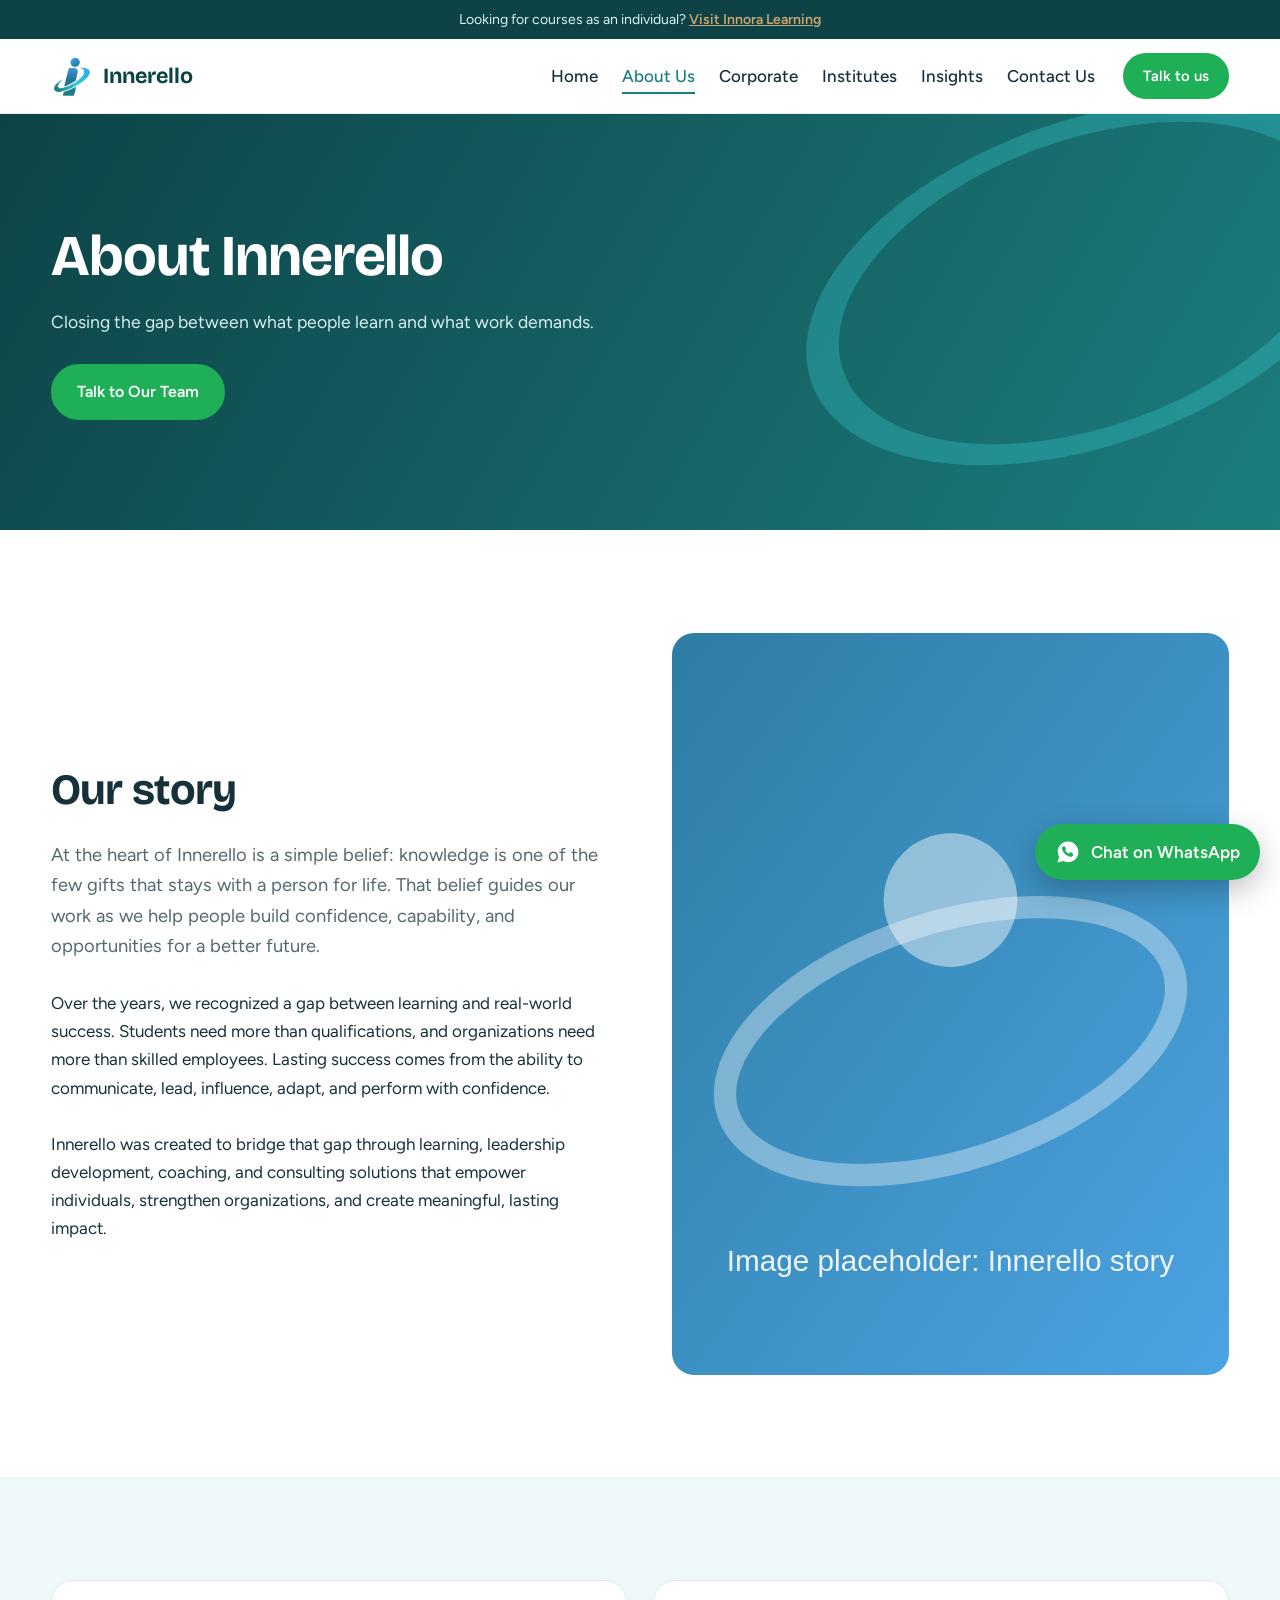
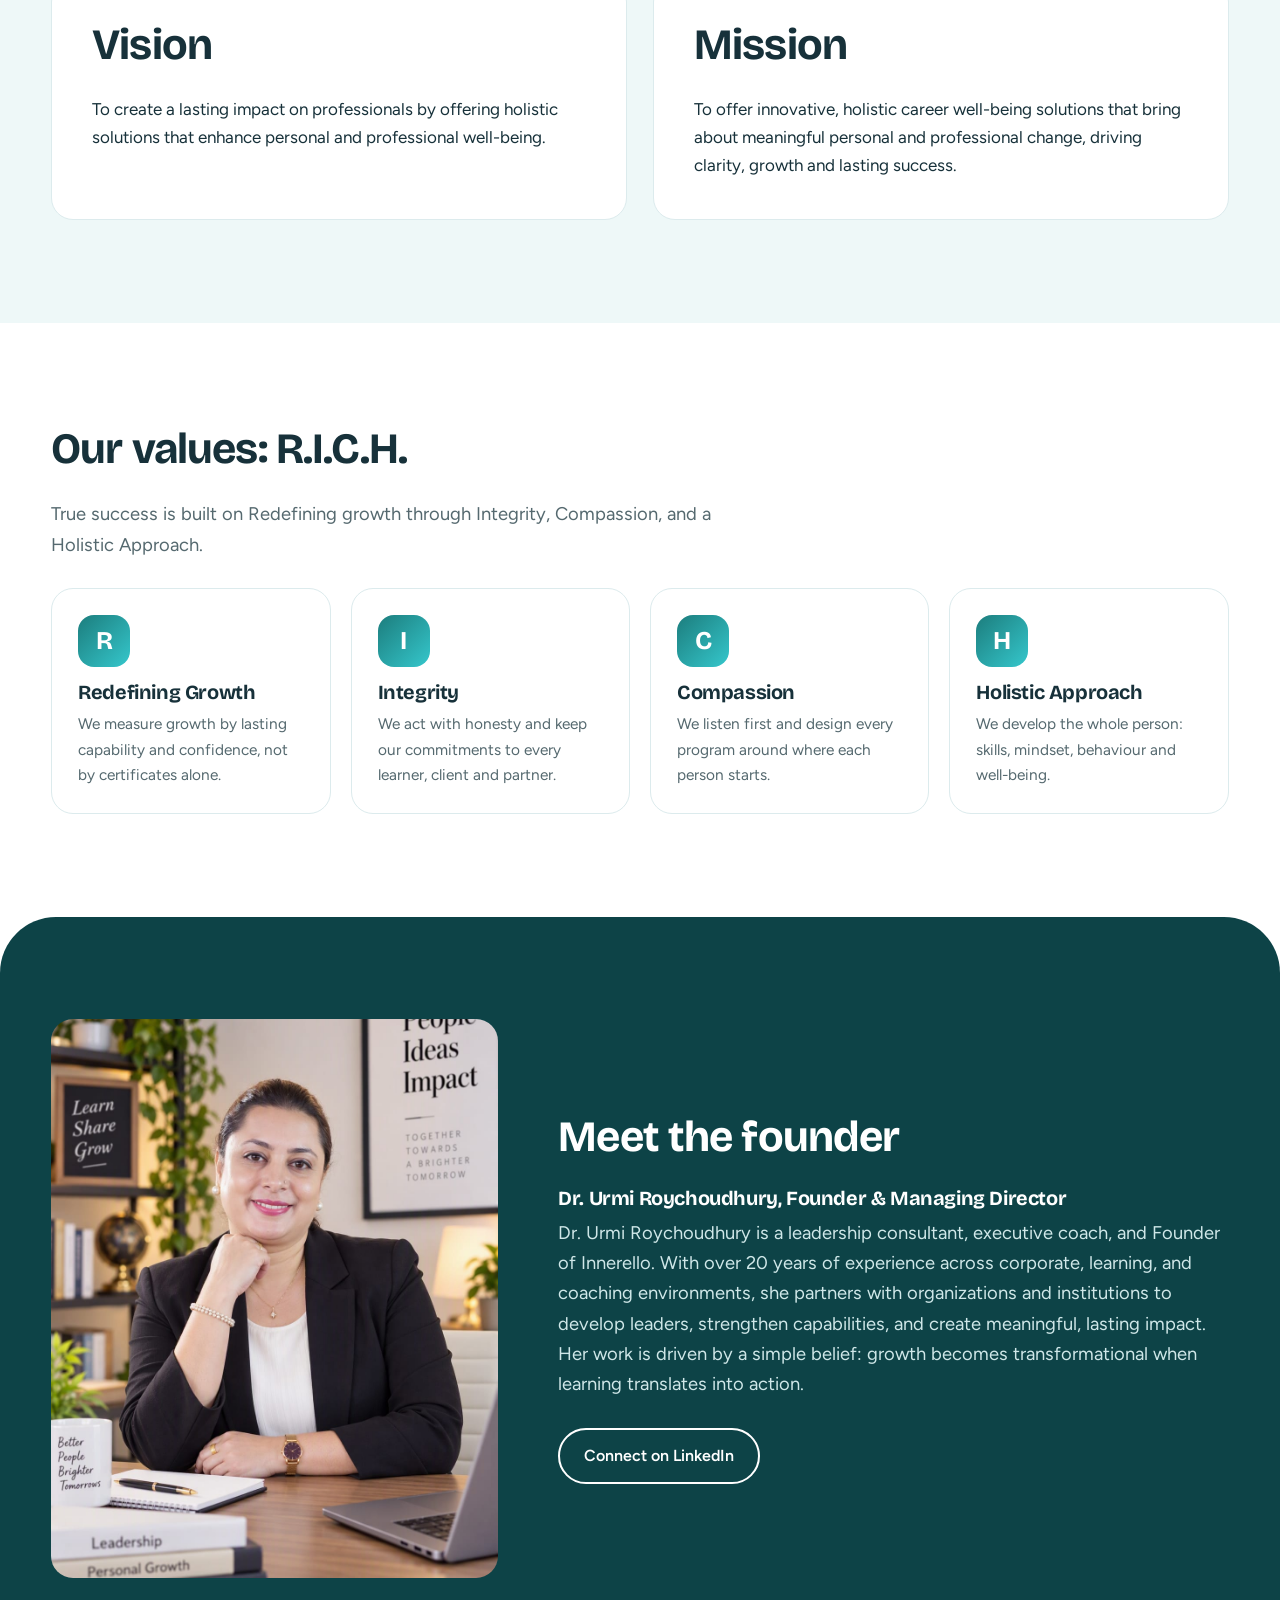
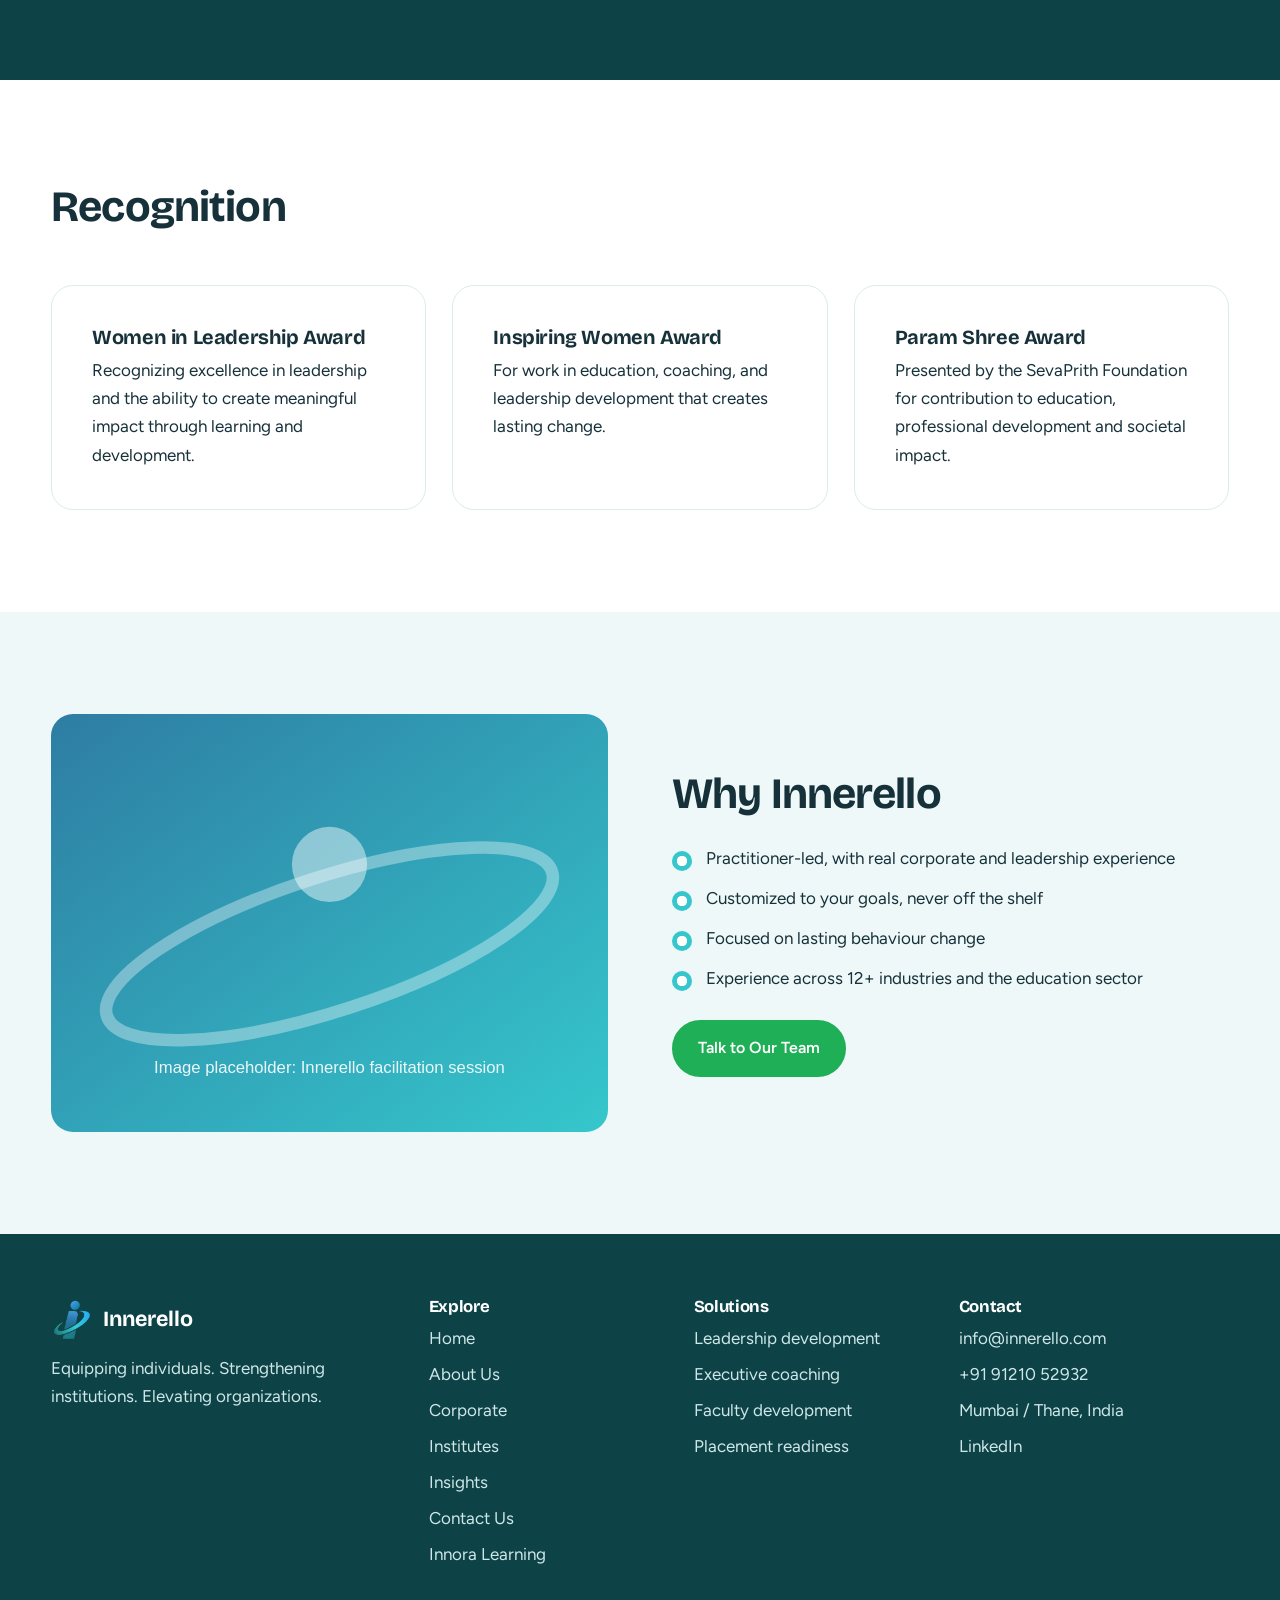
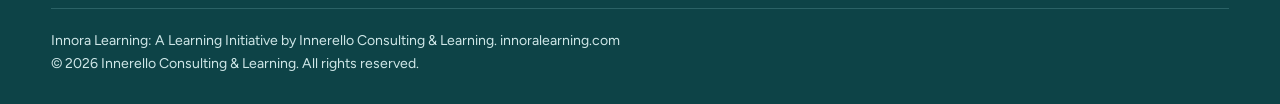
==== about.html @ 99c13f05 "Add Innerello multi-page website" ====
<!doctype html><html lang="en"><head><meta charset="utf-8"><meta name="viewport" content="width=device-width,initial-scale=1"><title>About Innerello | Leadership Consulting &amp; Learning Partner</title><meta name="description" content="Meet Innerello Consulting &amp; Learning and founder Dr. Urmi Roychoudhury, with 20+ years of experience building leaders and job-ready talent across India."><link rel="icon" href="assets/img/logo.png"><link rel="preconnect" href="https://fonts.googleapis.com"><link rel="preconnect" href="https://fonts.gstatic.com" crossorigin><link href="https://fonts.googleapis.com/css2?family=Bricolage+Grotesque:wght@500;700&family=Figtree:wght@400;500;600&display=swap" rel="stylesheet"><link rel="stylesheet" href="css/main.css"></head><body>
<div class="top">Looking for courses as an individual? <a href="innora.html">Visit Innora Learning</a></div>
<header><div class="wrap nav"><a class="brand" href="index.html"><img src="assets/img/logo.png" alt="">Innerello</a><button class="burger" aria-label="Menu" aria-expanded="false">Menu</button><ul><li><a href="index.html">Home</a></li><li><a href="about.html" class=on>About Us</a></li><li><a href="corporate.html">Corporate</a></li><li><a href="institutes.html">Institutes</a></li><li><a href="insights.html">Insights</a></li><li><a href="contact.html">Contact Us</a></li></ul><a class="btn wa sm" href="https://wa.me/919121052932?text=Hi%20Innerello%2C%20I%20would%20like%20to%20talk%20to%20your%20team." target="_blank" rel="noopener">Talk to us</a></div></header>
<main><div class="pg"><div class="wrap"><h1>About Innerello</h1><p>Closing the gap between what people learn and what work demands.</p><a class="btn wa" href="https://wa.me/919121052932?text=Hi%20Innerello%2C%20I%20would%20like%20to%20talk%20to%20your%20team." target="_blank" rel="noopener">Talk to Our Team</a></div></div>
<section><div class="wrap split"><div><h2>Our story</h2><p class="lead">At the heart of Innerello is a simple belief: knowledge is one of the few gifts that stays with a person for life. That belief guides our work as we help people build confidence, capability, and opportunities for a better future.</p><br><p>Over the years, we recognized a gap between learning and real-world success. Students need more than qualifications, and organizations need more than skilled employees. Lasting success comes from the ability to communicate, lead, influence, adapt, and perform with confidence.</p><br><p>Innerello was created to bridge that gap through learning, leadership development, coaching, and consulting solutions that empower individuals, strengthen organizations, and create meaningful, lasting impact.</p></div><div><img src="assets/img/about-story.svg" alt="Innerello story" loading="lazy"></div></div></section>
<section class="mint"><div class="wrap g g2"><div class="panel"><h2>Vision</h2><p>To create a lasting impact on professionals by offering holistic solutions that enhance personal and professional well-being.</p></div><div class="panel"><h2>Mission</h2><p>To offer innovative, holistic career well-being solutions that bring about meaningful personal and professional change, driving clarity, growth and lasting success.</p></div></div></section>
<section><div class="wrap"><h2>Our values: R.I.C.H.</h2><p class="lead">True success is built on Redefining growth through Integrity, Compassion, and a Holistic Approach.</p><br><div class="rich"><div><b>R</b><h3>Redefining Growth</h3><p>We measure growth by lasting capability and confidence, not by certificates alone.</p></div><div><b>I</b><h3>Integrity</h3><p>We act with honesty and keep our commitments to every learner, client and partner.</p></div><div><b>C</b><h3>Compassion</h3><p>We listen first and design every program around where each person starts.</p></div><div><b>H</b><h3>Holistic Approach</h3><p>We develop the whole person: skills, mindset, behaviour and well-being.</p></div></div></div></section>
<section class="dark"><div class="wrap founder"><img src="assets/img/founder.jpeg" alt="Dr. Urmi Roychoudhury"><div><h2>Meet the founder</h2><h3>Dr. Urmi Roychoudhury, Founder &amp; Managing Director</h3><p class="lead">Dr. Urmi Roychoudhury is a leadership consultant, executive coach, and Founder of Innerello. With over 20 years of experience across corporate, learning, and coaching environments, she partners with organizations and institutions to develop leaders, strengthen capabilities, and create meaningful, lasting impact. Her work is driven by a simple belief: growth becomes transformational when learning translates into action.</p><br><a class="btn o" target="_blank" rel="noopener" href="https://linkedin.com/in/urmiroychoudhury">Connect on LinkedIn</a></div></div></section>
<section><div class="wrap"><h2>Recognition</h2><br><div class="g g3"><div class="panel"><h3>Women in Leadership Award</h3><p>Recognizing excellence in leadership and the ability to create meaningful impact through learning and development.</p></div><div class="panel"><h3>Inspiring Women Award</h3><p>For work in education, coaching, and leadership development that creates lasting change.</p></div><div class="panel"><h3>Param Shree Award</h3><p>Presented by the SevaPrith Foundation for contribution to education, professional development and societal impact.</p></div></div></div></section>
<section class="mint"><div class="wrap split rev"><div><h2>Why Innerello</h2><ul class="ticks"><li>Practitioner-led, with real corporate and leadership experience</li><li>Customized to your goals, never off the shelf</li><li>Focused on lasting behaviour change</li><li>Experience across 12+ industries and the education sector</li></ul><a class="btn wa" href="https://wa.me/919121052932?text=Hi%20Innerello%2C%20I%20would%20like%20to%20talk%20to%20your%20team." target="_blank" rel="noopener">Talk to Our Team</a></div><div><img src="assets/img/about-why.svg" alt="Innerello facilitation session" loading="lazy"></div></div></section></main>
<footer><div class="wrap"><div><div><a class="brand" style="color:#fff" href="index.html"><img src="assets/img/logo.png" alt="">Innerello</a><p style="margin-top:14px">Equipping individuals. Strengthening institutions. Elevating organizations.</p></div>
<div><h3>Explore</h3><ul><li><a href="index.html">Home</a></li><li><a href="about.html" class=on>About Us</a></li><li><a href="corporate.html">Corporate</a></li><li><a href="institutes.html">Institutes</a></li><li><a href="insights.html">Insights</a></li><li><a href="contact.html">Contact Us</a></li><li><a href="innora.html">Innora Learning</a></li></ul></div>
<div><h3>Solutions</h3><ul><li><a href="corporate.html">Leadership development</a></li><li><a href="corporate.html">Executive coaching</a></li><li><a href="institutes.html">Faculty development</a></li><li><a href="institutes.html">Placement readiness</a></li></ul></div>
<div><h3>Contact</h3><ul><li><a href="mailto:info@innerello.com">info@innerello.com</a></li><li><a href="tel:+919121052932">+91 91210 52932</a></li><li>Mumbai / Thane, India</li><li><a href="https://linkedin.com/in/urmiroychoudhury" target="_blank" rel="noopener">LinkedIn</a></li></ul></div></div>
<div class="fine">Innora Learning: A Learning Initiative by Innerello Consulting &amp; Learning. innoralearning.com<br>&copy; 2026 Innerello Consulting &amp; Learning. All rights reserved.</div></div></footer>
<a class="fab" target="_blank" rel="noopener" href="https://wa.me/919121052932?text=Hi%20Innerello%2C%20I%20would%20like%20to%20know%20more%20about%20your%20company." aria-label="Chat on WhatsApp"><svg viewBox="0 0 32 32"><path d="M16 3C9 3 3.4 8.6 3.4 15.5c0 2.3.6 4.4 1.7 6.3L3 29l7.4-2c1.8 1 3.800 1.500 5.800 1.500 6.900 0 12.600-5.600 12.600-12.500S23 3 16 3zm6.300 17.200c-.3.800-1.600 1.500-2.200 1.600-.6.100-1.300.1-2.100-.1-.5-.2-1.200-.4-2-.8-3.500-1.500-5.700-5-5.900-5.200-.2-.2-1.400-1.900-1.400-3.600s.9-2.500 1.200-2.900c.3-.3.700-.4.900-.4h.7c.2 0 .5-.1.800.6l1.100 2.700c.1.200.1.400 0 .6l-.5.700c-.2.200-.3.400-.1.700.2.300.8 1.300 1.700 2.100 1.100 1 2.100 1.300 2.400 1.500.3.100.5.100.7-.1l1-1.200c.2-.3.400-.2.700-.1l2.200 1c.3.100.5.200.5.400.1.100.1.800-.2 1.500z"/></svg><span>Chat on WhatsApp</span></a><script src="js/main.js"></script></body></html>
---- css/main.css ----
:root{--teal:#1C7D7D;--cer:#2E7DA3;--blue:#4CA3E2;--cyan:#35C7CC;--camel:#C9A46E;--deep:#0D4347;--ink:#17313A;--mute:#55696F;--mint:#EEF8F8;--r:22px}
*{box-sizing:border-box;margin:0}html{scroll-behavior:smooth}
body{font:17px/1.65 Figtree,system-ui,sans-serif;color:var(--ink);background:#fff;-webkit-font-smoothing:antialiased}
h1,h2,h3{font-family:'Bricolage Grotesque',Figtree,sans-serif;line-height:1.12;letter-spacing:-.02em}
h1{font-size:clamp(2.4rem,5.6vw,4.4rem)}h2{font-size:clamp(1.8rem,3.6vw,2.7rem);margin-bottom:.6em}h3{font-size:1.25rem;margin-bottom:.4em}
img{max-width:100%;display:block}a{color:inherit}
.wrap{width:min(1180px,92%);margin:auto}section{padding:clamp(56px,8vw,104px) 0}
.lead{font-size:1.15rem;color:var(--mute);max-width:60ch}.dark .lead{color:#cfe7e8}
.top{background:var(--deep);color:#d9f1f1;font-size:.88rem;padding:8px 0;text-align:center}.top a{color:var(--camel);font-weight:600}
header{position:sticky;top:0;z-index:50;background:rgba(255,255,255,.94);backdrop-filter:blur(10px);border-bottom:1px solid #e3eef0}
.nav{display:flex;align-items:center;gap:28px;height:74px}.brand{display:flex;align-items:center;gap:10px;text-decoration:none;font:700 1.35rem 'Bricolage Grotesque';color:var(--deep)}.brand img{width:42px}
.nav ul{display:flex;gap:24px;list-style:none;padding:0;margin:0 0 0 auto}.nav li a{text-decoration:none;font-weight:500;padding:6px 0;border-bottom:2px solid transparent}.nav li a:hover,.nav li a.on{border-color:var(--teal);color:var(--teal)}
.burger{display:none;margin-left:auto;background:none;border:1px solid #cfe0e2;border-radius:10px;padding:8px 12px;font:inherit}
.btn{display:inline-flex;align-items:center;gap:8px;padding:13px 24px;border-radius:999px;font-weight:600;text-decoration:none;border:2px solid var(--teal);background:var(--teal);color:#fff;transition:.2s;cursor:pointer;font-size:1rem}
.btn:hover{background:var(--deep);border-color:var(--deep)}.btn.o{background:transparent;color:var(--teal)}.btn.o:hover{background:var(--teal);color:#fff}
.btn.wa{background:#1FAF57;border-color:#1FAF57}.btn.wa:hover{background:#168a44;border-color:#168a44}.btn.sm{padding:9px 18px;font-size:.93rem}
.dark .btn.o{color:#fff;border-color:#fff}.dark .btn.o:hover{background:#fff;color:var(--deep)}
.hero{padding:clamp(40px,6vw,80px) 0 clamp(70px,9vw,120px);background:radial-gradient(900px 500px at 90% 0,#d8f4f5,transparent 60%),#fff;overflow:hidden}
.hero .wrap{display:grid;grid-template-columns:1.1fr .9fr;gap:56px;align-items:center}.hero p{margin:22px 0 32px}.row{display:flex;flex-wrap:wrap;gap:14px}
.vis{position:relative;max-width:480px;margin:auto;width:100%;animation:rise .9s both}.vis .arch{border-radius:999px 999px 28px 28px;overflow:hidden;aspect-ratio:3/4}.vis .arch img{width:100%;height:100%;object-fit:cover}
.vis:before{content:"";position:absolute;inset:18% -14% 8% -14%;border:14px solid transparent;border-top-color:var(--cyan);border-bottom-color:var(--teal);border-radius:50%;transform:rotate(-16deg);z-index:2;pointer-events:none;opacity:.9}
.chip{position:absolute;z-index:3;background:#fff;border-radius:16px;padding:12px 18px;box-shadow:0 14px 40px rgba(13,67,71,.18);font-size:.9rem;line-height:1.3}.chip b{display:block;font:700 1.5rem 'Bricolage Grotesque';color:var(--teal)}.c1{left:-8%;bottom:14%}.c2{right:-6%;top:10%}
@keyframes rise{from{opacity:0;transform:translateY(24px)}}
.stats{background:var(--deep);color:#fff;padding:36px 0}.stats .wrap{display:grid;grid-template-columns:repeat(4,1fr);gap:20px;text-align:center}.stats b{display:block;font:700 2.6rem 'Bricolage Grotesque';color:var(--cyan)}.stats span{color:#cfe7e8}
.g{display:grid;gap:26px}.g2{grid-template-columns:repeat(2,1fr)}.g3{grid-template-columns:repeat(3,1fr)}.g4{grid-template-columns:repeat(4,1fr)}
.card{background:#fff;border:1px solid #dcebed;border-radius:var(--r);overflow:hidden;display:flex;flex-direction:column;transition:.25s}.card:hover{transform:translateY(-4px);box-shadow:0 18px 44px rgba(13,67,71,.12)}
.card img{width:100%;aspect-ratio:4/3;object-fit:cover}.card div{padding:22px 24px 26px;display:flex;flex-direction:column;gap:8px;flex:1}.card p{color:var(--mute);font-size:.98rem}.card a.l{margin-top:auto;font-weight:600;color:var(--teal);text-decoration:none;padding-top:8px}.card a.l:hover{text-decoration:underline}
.mint{background:var(--mint)}.dark{background:var(--deep);color:#fff;border-radius:56px 56px 0 0}.dark h2,.dark h3{color:#fff}
.split{display:grid;grid-template-columns:1fr 1fr;gap:64px;align-items:center}.split.rev>:first-child{order:2}.split img{border-radius:var(--r);width:100%}
.ticks{list-style:none;padding:0;display:grid;gap:12px;margin:20px 0 28px}.ticks li{padding-left:34px;position:relative}.ticks li:before{content:"";position:absolute;left:0;top:.4em;width:20px;height:20px;border-radius:50%;background:var(--cyan) radial-gradient(#fff 35%,transparent 38%)}
.bridge{display:grid;grid-template-columns:1fr auto 1fr auto 1fr;gap:18px;align-items:stretch;margin-top:34px}.bridge>div{border-radius:var(--r);padding:28px;background:#fff;border:1px solid #dcebed}.bridge .mid{background:linear-gradient(135deg,var(--teal),var(--cer));color:#fff;border:0}.bridge .mid h3{color:#fff}.bridge i{align-self:center;font-style:normal;font-size:2rem;color:var(--teal)}.bridge ul{padding-left:18px;color:var(--mute)}.bridge .mid ul{color:#e3f6f6}
.steps{counter-reset:s;display:grid;grid-template-columns:repeat(4,1fr);gap:22px}.steps div{counter-increment:s;border-top:4px solid var(--cyan);padding-top:18px}.steps div:before{content:counter(s);font:700 2.4rem 'Bricolage Grotesque';color:var(--camel)}.steps p{color:#cfe7e8}
.tags{display:flex;flex-wrap:wrap;gap:10px;margin-top:22px}.tags span{padding:9px 18px;border-radius:999px;background:#fff;border:1px solid #cfe5e7;font-weight:500}.dark .tags span{background:transparent;border-color:#4d878a}
.rich{display:grid;grid-template-columns:repeat(4,1fr);gap:20px}.rich div{padding:26px;border-radius:var(--r);background:#fff;border:1px solid #dcebed}.rich b{display:grid;place-items:center;width:52px;height:52px;border-radius:16px;background:linear-gradient(135deg,var(--teal),var(--cyan));color:#fff;font:700 1.6rem 'Bricolage Grotesque';margin-bottom:14px}.rich p{color:var(--mute);font-size:.96rem}
.donut{width:220px;aspect-ratio:1;border-radius:50%;background:conic-gradient(var(--blue) 0 35%,var(--camel) 0 65%,var(--teal) 0);display:grid;place-items:center;margin:auto}.donut:after{content:"Learners worldwide";width:62%;aspect-ratio:1;border-radius:50%;background:#fff;display:grid;place-items:center;text-align:center;font-weight:600;font-size:.9rem;color:var(--ink);padding:12px}
.leg{list-style:none;padding:0;display:grid;gap:12px;margin-top:20px}.leg li b{font:700 1.6rem 'Bricolage Grotesque';margin-right:10px;color:var(--teal)}
.founder{display:grid;grid-template-columns:.8fr 1.2fr;gap:60px;align-items:center}.founder img{border-radius:var(--r);aspect-ratio:4/5;object-fit:cover;width:100%}
details{background:#fff;border:1px solid #dcebed;border-radius:16px;padding:18px 24px;margin-bottom:12px}summary{font-weight:600;cursor:pointer;font-size:1.05rem}details p{margin-top:10px;color:var(--mute)}
.cta{background:linear-gradient(120deg,var(--teal),var(--cer));color:#fff;text-align:center;border-radius:36px;padding:clamp(40px,6vw,72px) 24px}.cta h2{color:#fff}.cta .lead{margin:0 auto 26px;color:#e3f6f6}.cta .row{justify-content:center}
.pg{padding:clamp(60px,9vw,110px) 0;background:linear-gradient(120deg,var(--deep),var(--teal));color:#fff;position:relative;overflow:hidden}.pg:after{content:"";position:absolute;right:-8%;top:-30%;width:520px;height:520px;border:34px solid rgba(53,199,204,.35);border-radius:50%;transform:rotate(-20deg) scaleY(.55)}.pg h1{font-size:clamp(2.2rem,5vw,3.6rem);max-width:18ch}.pg p{max-width:62ch;margin:18px 0 28px;color:#d6efef;font-size:1.1rem}
form{display:grid;gap:14px}label{font-weight:600;font-size:.93rem;display:grid;gap:6px}input,textarea,select{font:inherit;padding:13px 16px;border:1px solid #bcd6d9;border-radius:14px;background:#fff;width:100%}input:focus,textarea:focus,select:focus,a:focus-visible,button:focus-visible,summary:focus-visible{outline:3px solid var(--blue);outline-offset:2px}
.panel{background:#fff;border:1px solid #dcebed;border-radius:var(--r);padding:clamp(24px,4vw,40px)}.ok{display:none;padding:14px 18px;border-radius:14px;background:#e1f7ea;color:#14633a;font-weight:600}
.cal{list-style:none;padding:0;display:grid;gap:12px}.cal li{display:flex;gap:18px;align-items:center;padding:16px 20px;background:#fff;border-radius:18px;border:1px solid #dcebed}.cal b{display:grid;place-items:center;min-width:64px;height:64px;border-radius:16px;background:var(--mint);color:var(--teal);font:700 1.5rem 'Bricolage Grotesque';line-height:1}.cal b small{font:600 .72rem Figtree}.cal a{margin-left:auto}
footer{background:var(--deep);color:#cfe7e8;padding:64px 0 28px}footer .wrap>div:first-child{display:grid;grid-template-columns:1.5fr 1fr 1fr 1.2fr;gap:40px}footer h3{color:#fff;font-size:1.05rem}footer ul{list-style:none;padding:0;display:grid;gap:8px}footer a{text-decoration:none}footer a:hover{color:var(--cyan)}.fine{border-top:1px solid #2b6266;margin-top:40px;padding-top:20px;font-size:.88rem}
.fab{position:fixed;right:20px;bottom:20px;z-index:60;display:flex;align-items:center;gap:10px;background:#1FAF57;color:#fff;border-radius:999px;padding:14px 20px;font-weight:600;text-decoration:none;box-shadow:0 10px 30px rgba(0,0,0,.25)}.fab svg{width:26px;height:26px;fill:#fff}
@media(max-width:960px){.hero .wrap,.split,.founder,footer .wrap>div:first-child{grid-template-columns:1fr}.split.rev>:first-child{order:0}.g3,.g4,.rich,.steps{grid-template-columns:repeat(2,1fr)}.stats .wrap{grid-template-columns:repeat(2,1fr)}.bridge{grid-template-columns:1fr}.bridge i{transform:rotate(90deg);justify-self:center}
.burger{display:block}.nav ul{display:none;position:absolute;top:74px;left:0;right:0;background:#fff;flex-direction:column;padding:18px 5%;border-bottom:1px solid #dcebed}.nav ul.open{display:flex}.nav>.btn{display:none}.c1{left:0}.c2{right:0}.vis:before{inset:18% -6% 8% -6%}}
@media(max-width:600px){.g2,.g3,.g4,.rich,.steps{grid-template-columns:1fr}.fab span{display:none}.dark{border-radius:32px 32px 0 0}}
@media(prefers-reduced-motion:reduce){*{animation:none!important;transition:none!important;scroll-behavior:auto}}
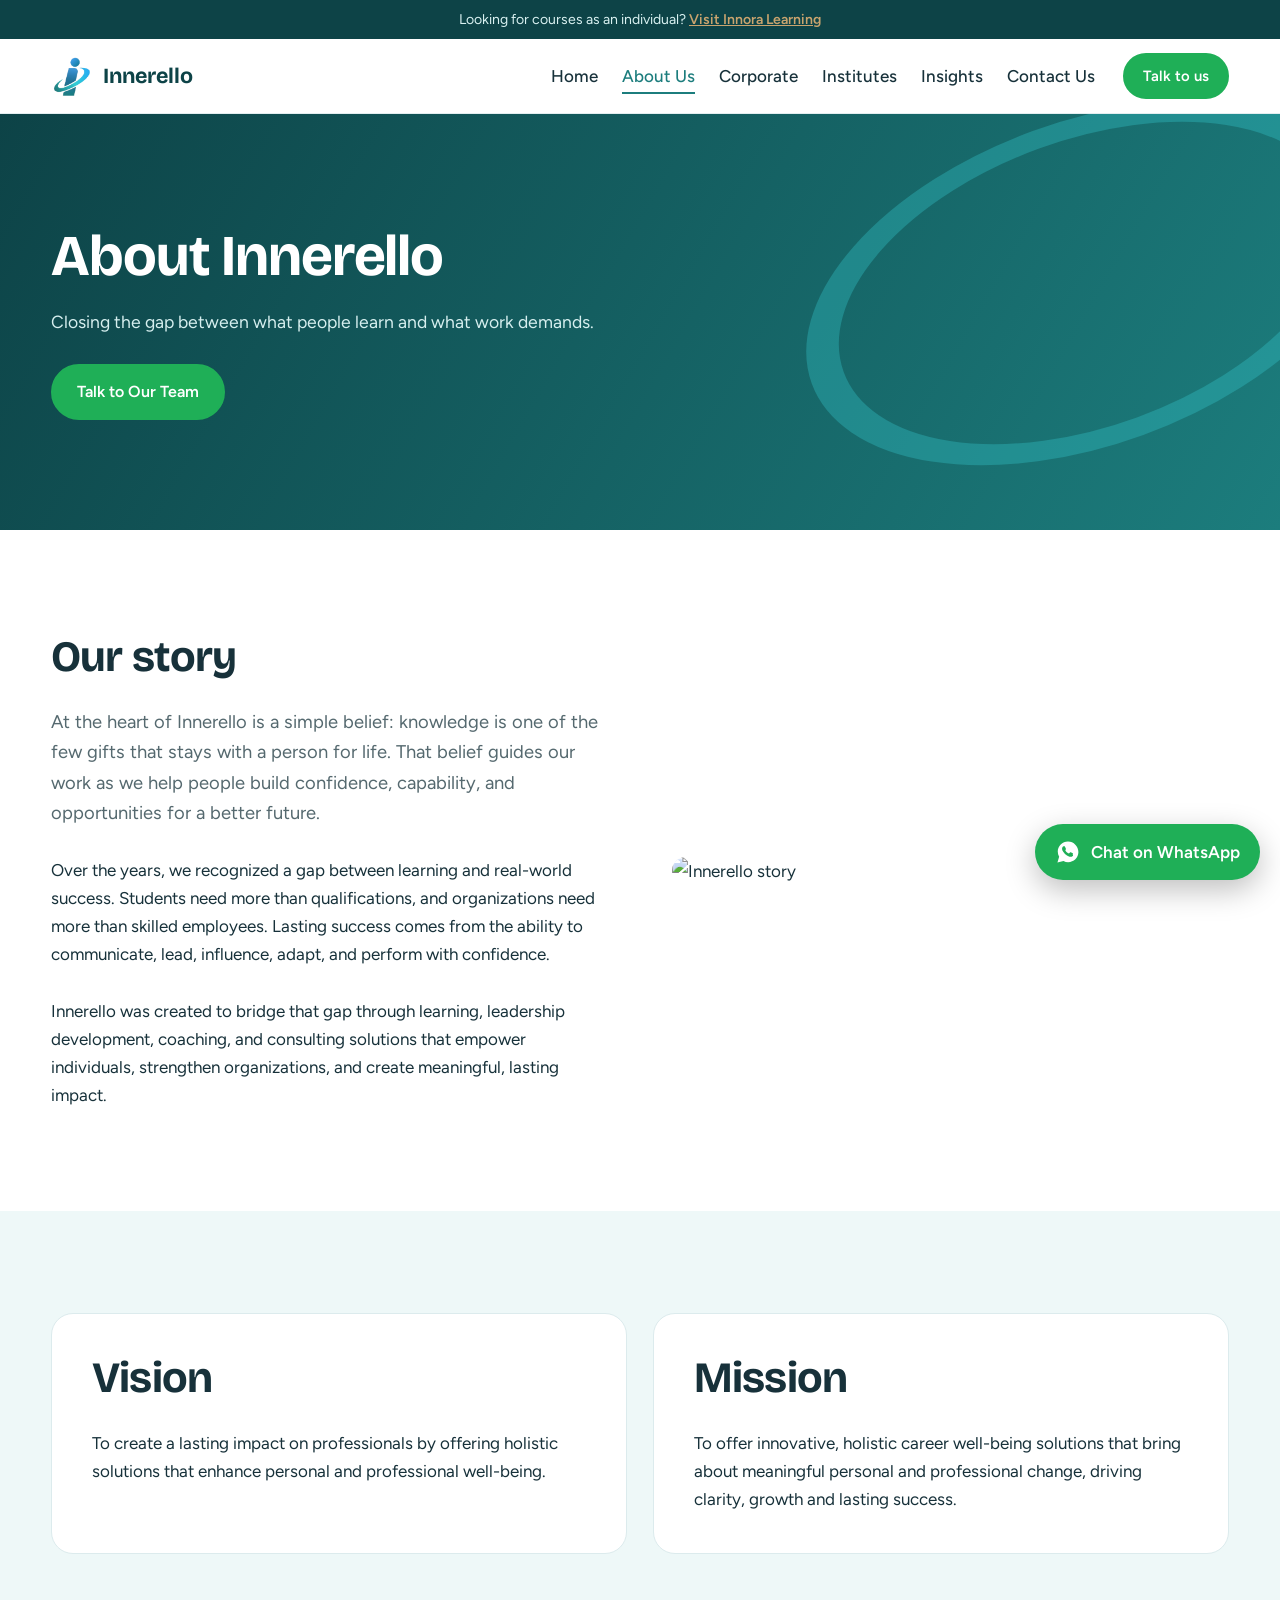
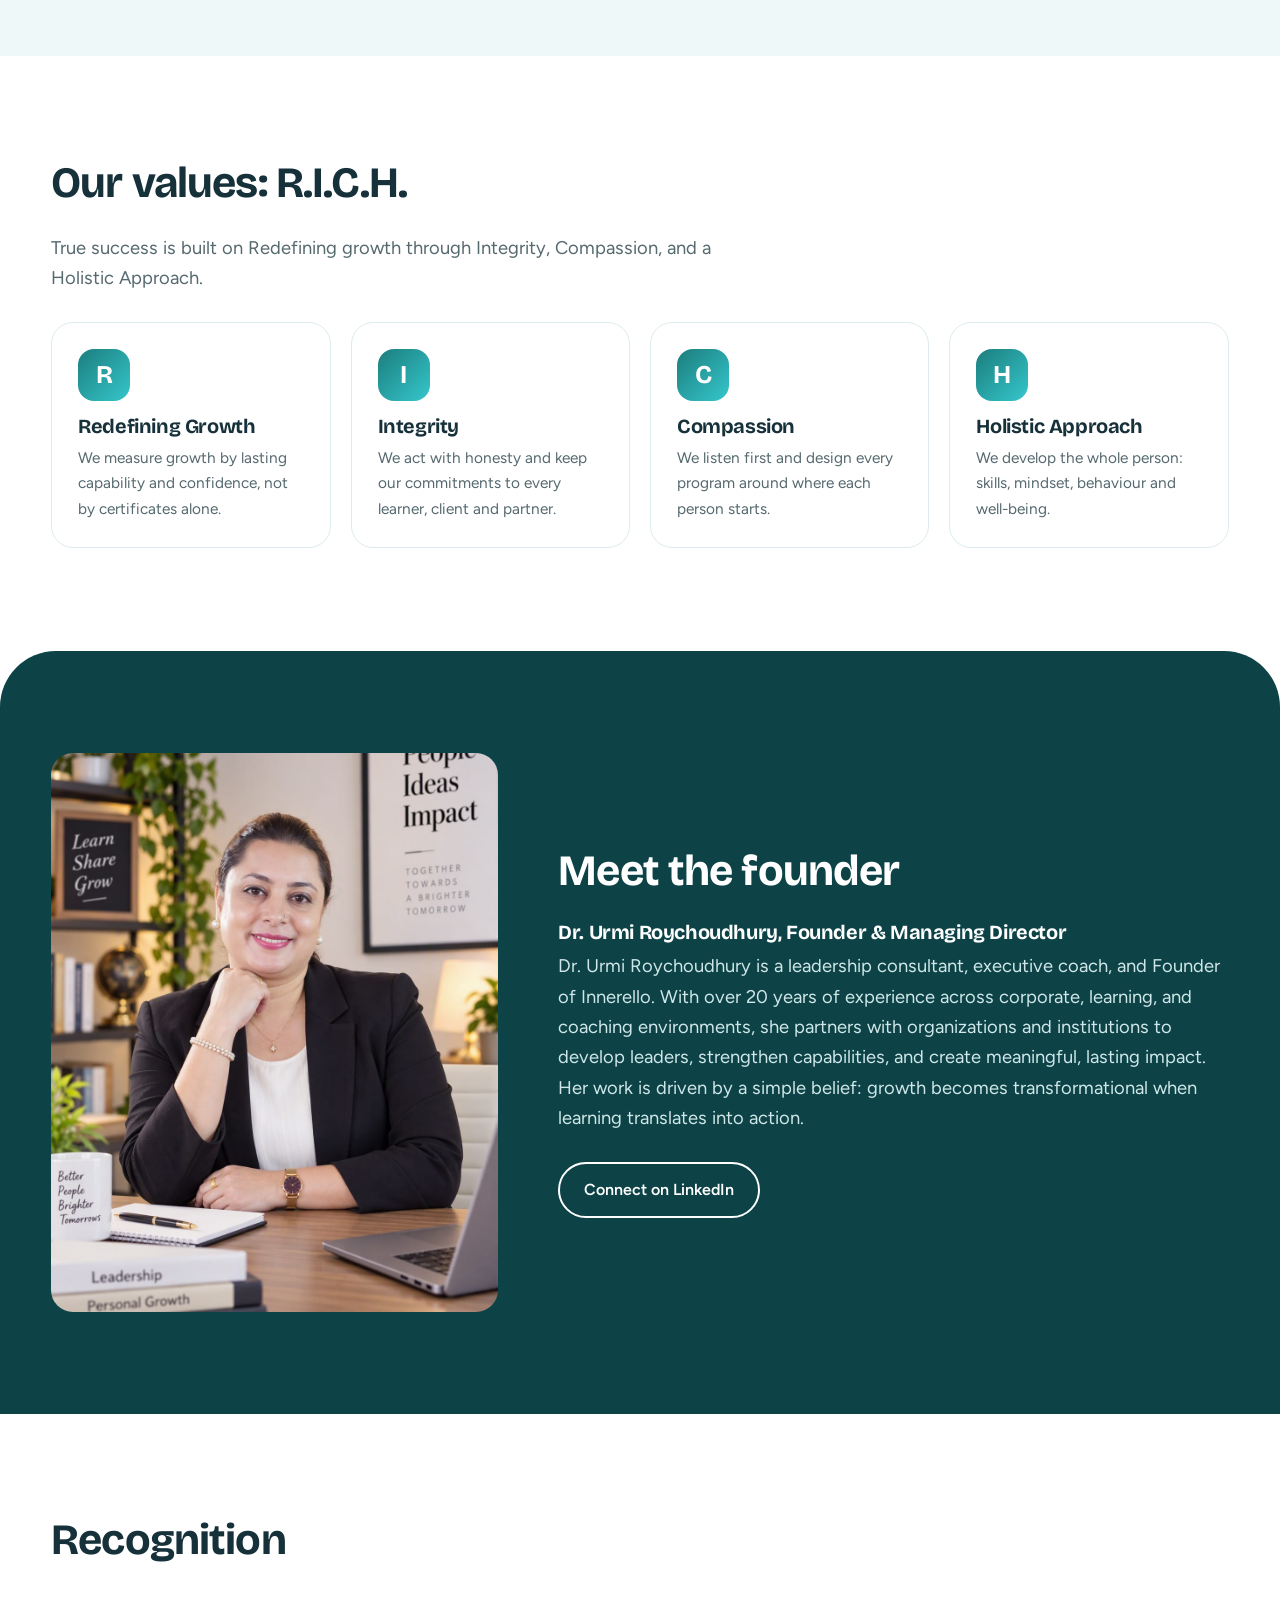
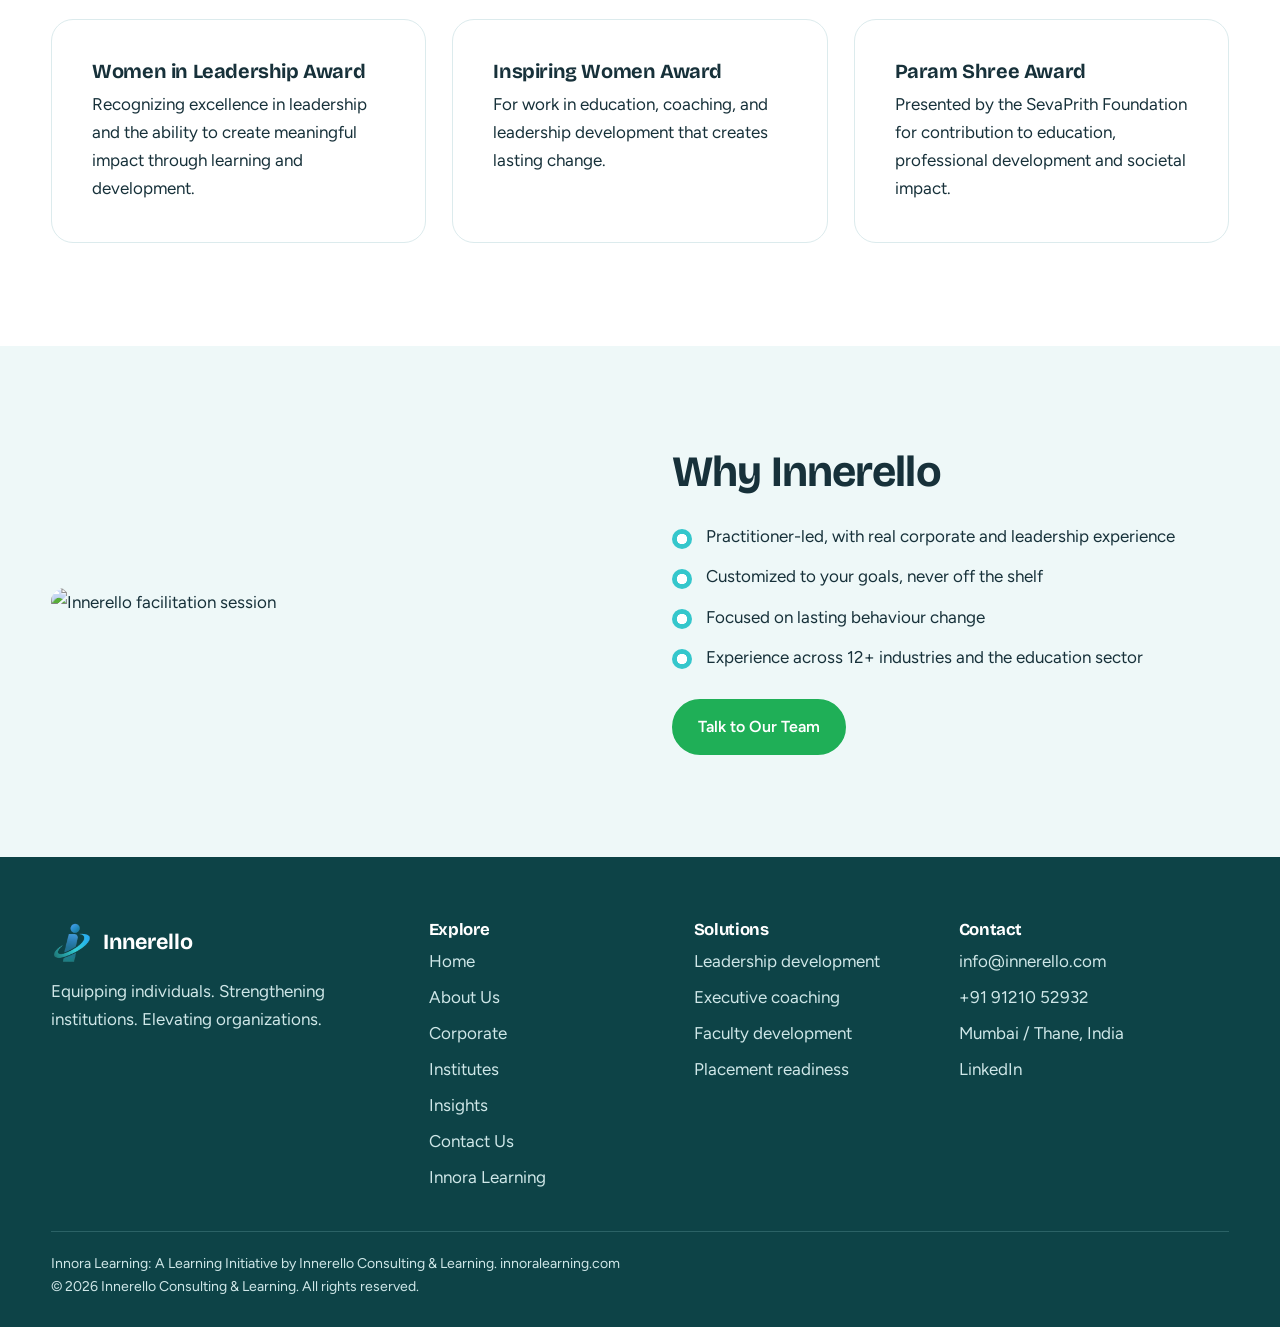
==== commit 05250cd2: "Replace illustrative placeholders with stock photography" ====
--- a/about.html
+++ b/about.html
@@ -2,12 +2,12 @@
 <div class="top">Looking for courses as an individual? <a href="innora.html">Visit Innora Learning</a></div>
 <header><div class="wrap nav"><a class="brand" href="index.html"><img src="assets/img/logo.png" alt="">Innerello</a><button class="burger" aria-label="Menu" aria-expanded="false">Menu</button><ul><li><a href="index.html">Home</a></li><li><a href="about.html" class=on>About Us</a></li><li><a href="corporate.html">Corporate</a></li><li><a href="institutes.html">Institutes</a></li><li><a href="insights.html">Insights</a></li><li><a href="contact.html">Contact Us</a></li></ul><a class="btn wa sm" href="https://wa.me/919121052932?text=Hi%20Innerello%2C%20I%20would%20like%20to%20talk%20to%20your%20team." target="_blank" rel="noopener">Talk to us</a></div></header>
 <main><div class="pg"><div class="wrap"><h1>About Innerello</h1><p>Closing the gap between what people learn and what work demands.</p><a class="btn wa" href="https://wa.me/919121052932?text=Hi%20Innerello%2C%20I%20would%20like%20to%20talk%20to%20your%20team." target="_blank" rel="noopener">Talk to Our Team</a></div></div>
-<section><div class="wrap split"><div><h2>Our story</h2><p class="lead">At the heart of Innerello is a simple belief: knowledge is one of the few gifts that stays with a person for life. That belief guides our work as we help people build confidence, capability, and opportunities for a better future.</p><br><p>Over the years, we recognized a gap between learning and real-world success. Students need more than qualifications, and organizations need more than skilled employees. Lasting success comes from the ability to communicate, lead, influence, adapt, and perform with confidence.</p><br><p>Innerello was created to bridge that gap through learning, leadership development, coaching, and consulting solutions that empower individuals, strengthen organizations, and create meaningful, lasting impact.</p></div><div><img src="assets/img/about-story.svg" alt="Innerello story" loading="lazy"></div></div></section>
+<section><div class="wrap split"><div><h2>Our story</h2><p class="lead">At the heart of Innerello is a simple belief: knowledge is one of the few gifts that stays with a person for life. That belief guides our work as we help people build confidence, capability, and opportunities for a better future.</p><br><p>Over the years, we recognized a gap between learning and real-world success. Students need more than qualifications, and organizations need more than skilled employees. Lasting success comes from the ability to communicate, lead, influence, adapt, and perform with confidence.</p><br><p>Innerello was created to bridge that gap through learning, leadership development, coaching, and consulting solutions that empower individuals, strengthen organizations, and create meaningful, lasting impact.</p></div><div><img src="https://images.unsplash.com/photo-1521737711867-e3b97375f902?auto=format&fit=crop&w=1200&q=85" alt="Innerello story" loading="lazy"></div></div></section>
 <section class="mint"><div class="wrap g g2"><div class="panel"><h2>Vision</h2><p>To create a lasting impact on professionals by offering holistic solutions that enhance personal and professional well-being.</p></div><div class="panel"><h2>Mission</h2><p>To offer innovative, holistic career well-being solutions that bring about meaningful personal and professional change, driving clarity, growth and lasting success.</p></div></div></section>
 <section><div class="wrap"><h2>Our values: R.I.C.H.</h2><p class="lead">True success is built on Redefining growth through Integrity, Compassion, and a Holistic Approach.</p><br><div class="rich"><div><b>R</b><h3>Redefining Growth</h3><p>We measure growth by lasting capability and confidence, not by certificates alone.</p></div><div><b>I</b><h3>Integrity</h3><p>We act with honesty and keep our commitments to every learner, client and partner.</p></div><div><b>C</b><h3>Compassion</h3><p>We listen first and design every program around where each person starts.</p></div><div><b>H</b><h3>Holistic Approach</h3><p>We develop the whole person: skills, mindset, behaviour and well-being.</p></div></div></div></section>
 <section class="dark"><div class="wrap founder"><img src="assets/img/founder.jpeg" alt="Dr. Urmi Roychoudhury"><div><h2>Meet the founder</h2><h3>Dr. Urmi Roychoudhury, Founder &amp; Managing Director</h3><p class="lead">Dr. Urmi Roychoudhury is a leadership consultant, executive coach, and Founder of Innerello. With over 20 years of experience across corporate, learning, and coaching environments, she partners with organizations and institutions to develop leaders, strengthen capabilities, and create meaningful, lasting impact. Her work is driven by a simple belief: growth becomes transformational when learning translates into action.</p><br><a class="btn o" target="_blank" rel="noopener" href="https://linkedin.com/in/urmiroychoudhury">Connect on LinkedIn</a></div></div></section>
 <section><div class="wrap"><h2>Recognition</h2><br><div class="g g3"><div class="panel"><h3>Women in Leadership Award</h3><p>Recognizing excellence in leadership and the ability to create meaningful impact through learning and development.</p></div><div class="panel"><h3>Inspiring Women Award</h3><p>For work in education, coaching, and leadership development that creates lasting change.</p></div><div class="panel"><h3>Param Shree Award</h3><p>Presented by the SevaPrith Foundation for contribution to education, professional development and societal impact.</p></div></div></div></section>
-<section class="mint"><div class="wrap split rev"><div><h2>Why Innerello</h2><ul class="ticks"><li>Practitioner-led, with real corporate and leadership experience</li><li>Customized to your goals, never off the shelf</li><li>Focused on lasting behaviour change</li><li>Experience across 12+ industries and the education sector</li></ul><a class="btn wa" href="https://wa.me/919121052932?text=Hi%20Innerello%2C%20I%20would%20like%20to%20talk%20to%20your%20team." target="_blank" rel="noopener">Talk to Our Team</a></div><div><img src="assets/img/about-why.svg" alt="Innerello facilitation session" loading="lazy"></div></div></section></main>
+<section class="mint"><div class="wrap split rev"><div><h2>Why Innerello</h2><ul class="ticks"><li>Practitioner-led, with real corporate and leadership experience</li><li>Customized to your goals, never off the shelf</li><li>Focused on lasting behaviour change</li><li>Experience across 12+ industries and the education sector</li></ul><a class="btn wa" href="https://wa.me/919121052932?text=Hi%20Innerello%2C%20I%20would%20like%20to%20talk%20to%20your%20team." target="_blank" rel="noopener">Talk to Our Team</a></div><div><img src="https://images.unsplash.com/photo-1552664730-d307ca884978?auto=format&fit=crop&w=1200&q=85" alt="Innerello facilitation session" loading="lazy"></div></div></section></main>
 <footer><div class="wrap"><div><div><a class="brand" style="color:#fff" href="index.html"><img src="assets/img/logo.png" alt="">Innerello</a><p style="margin-top:14px">Equipping individuals. Strengthening institutions. Elevating organizations.</p></div>
 <div><h3>Explore</h3><ul><li><a href="index.html">Home</a></li><li><a href="about.html" class=on>About Us</a></li><li><a href="corporate.html">Corporate</a></li><li><a href="institutes.html">Institutes</a></li><li><a href="insights.html">Insights</a></li><li><a href="contact.html">Contact Us</a></li><li><a href="innora.html">Innora Learning</a></li></ul></div>
 <div><h3>Solutions</h3><ul><li><a href="corporate.html">Leadership development</a></li><li><a href="corporate.html">Executive coaching</a></li><li><a href="institutes.html">Faculty development</a></li><li><a href="institutes.html">Placement readiness</a></li></ul></div>
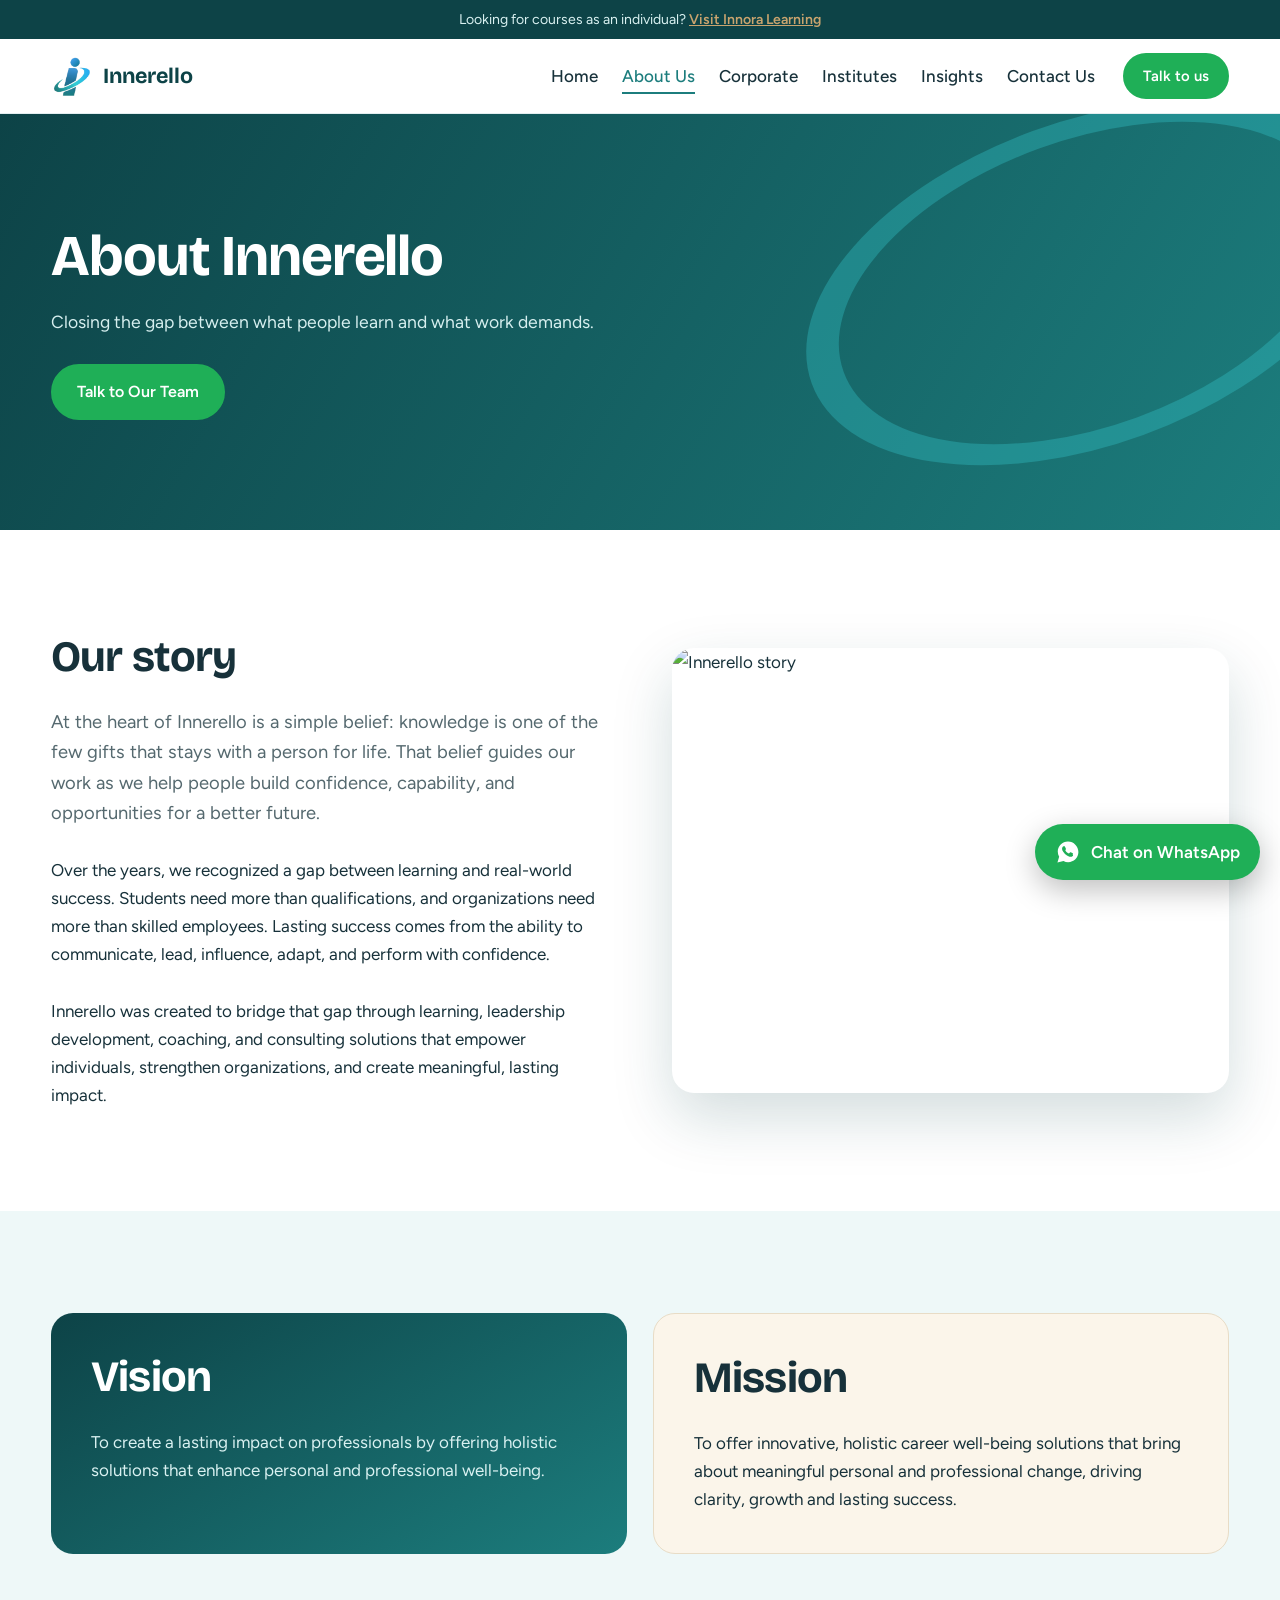
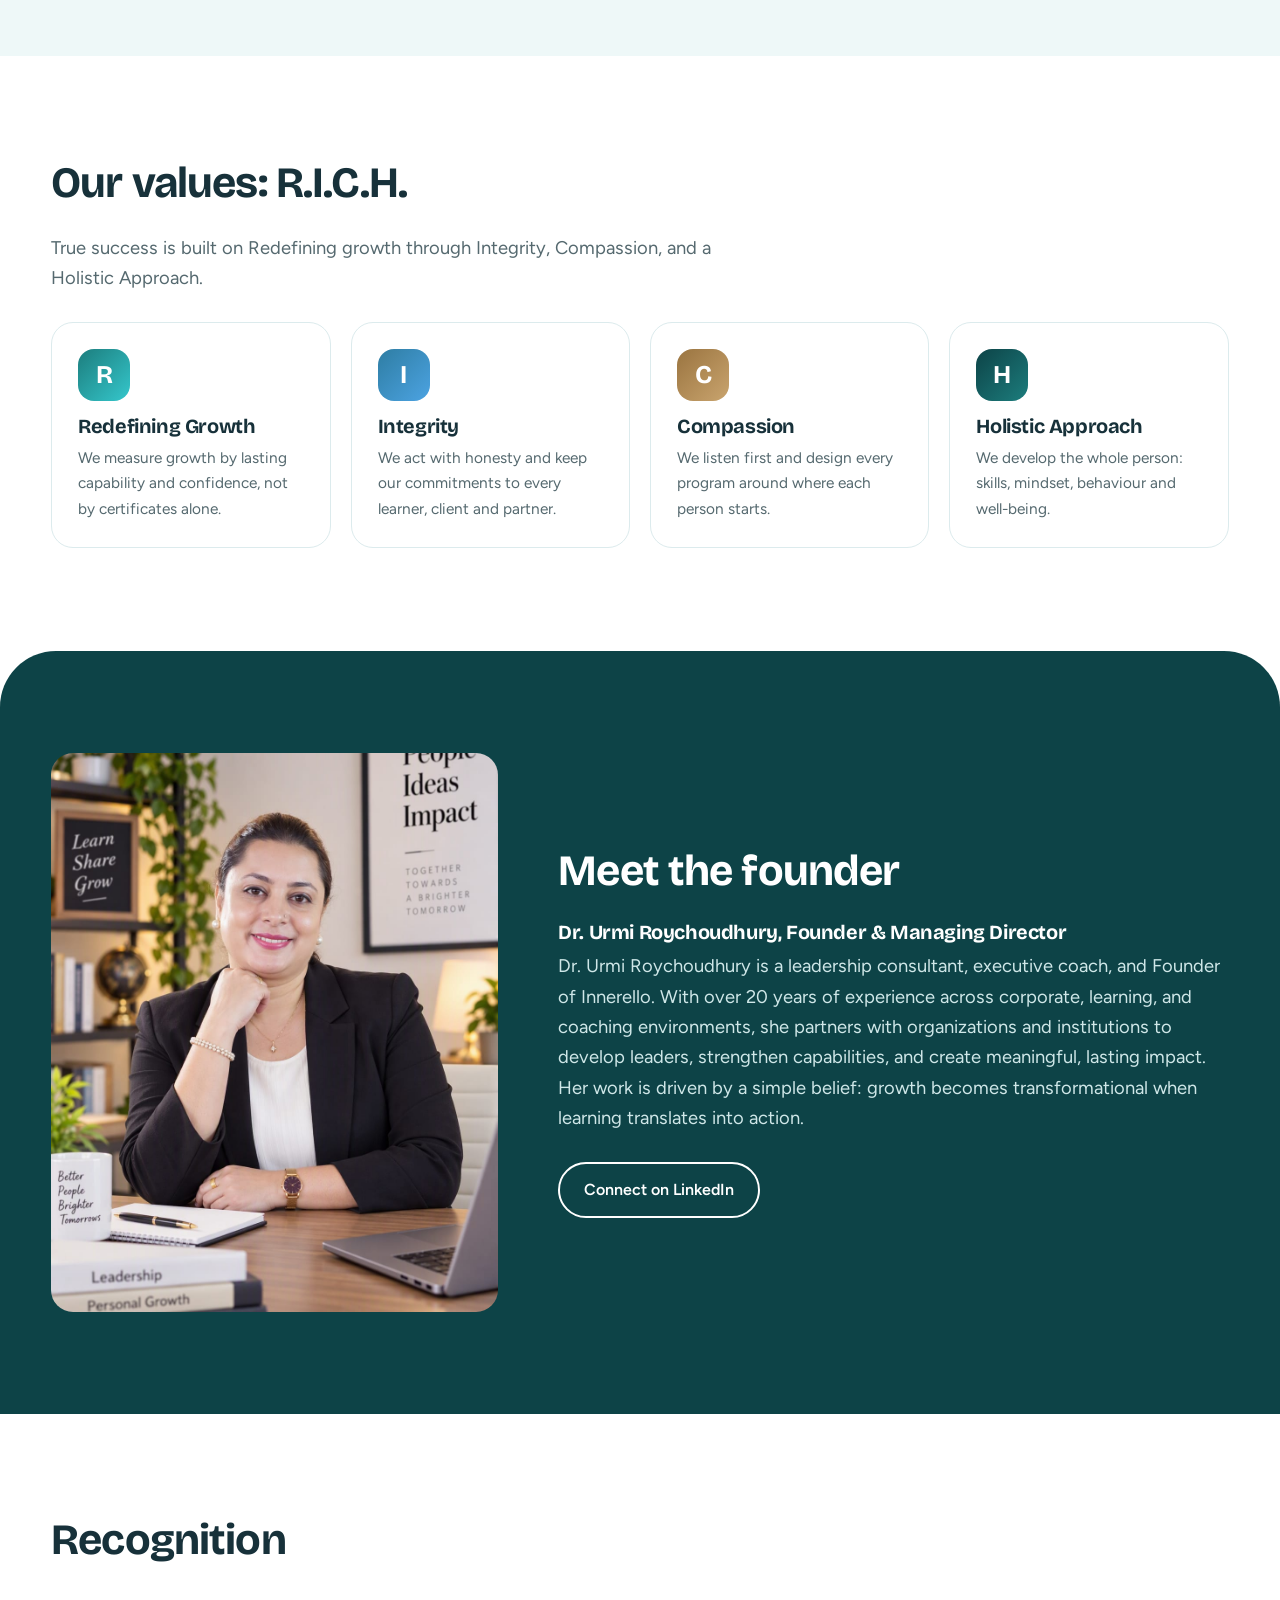
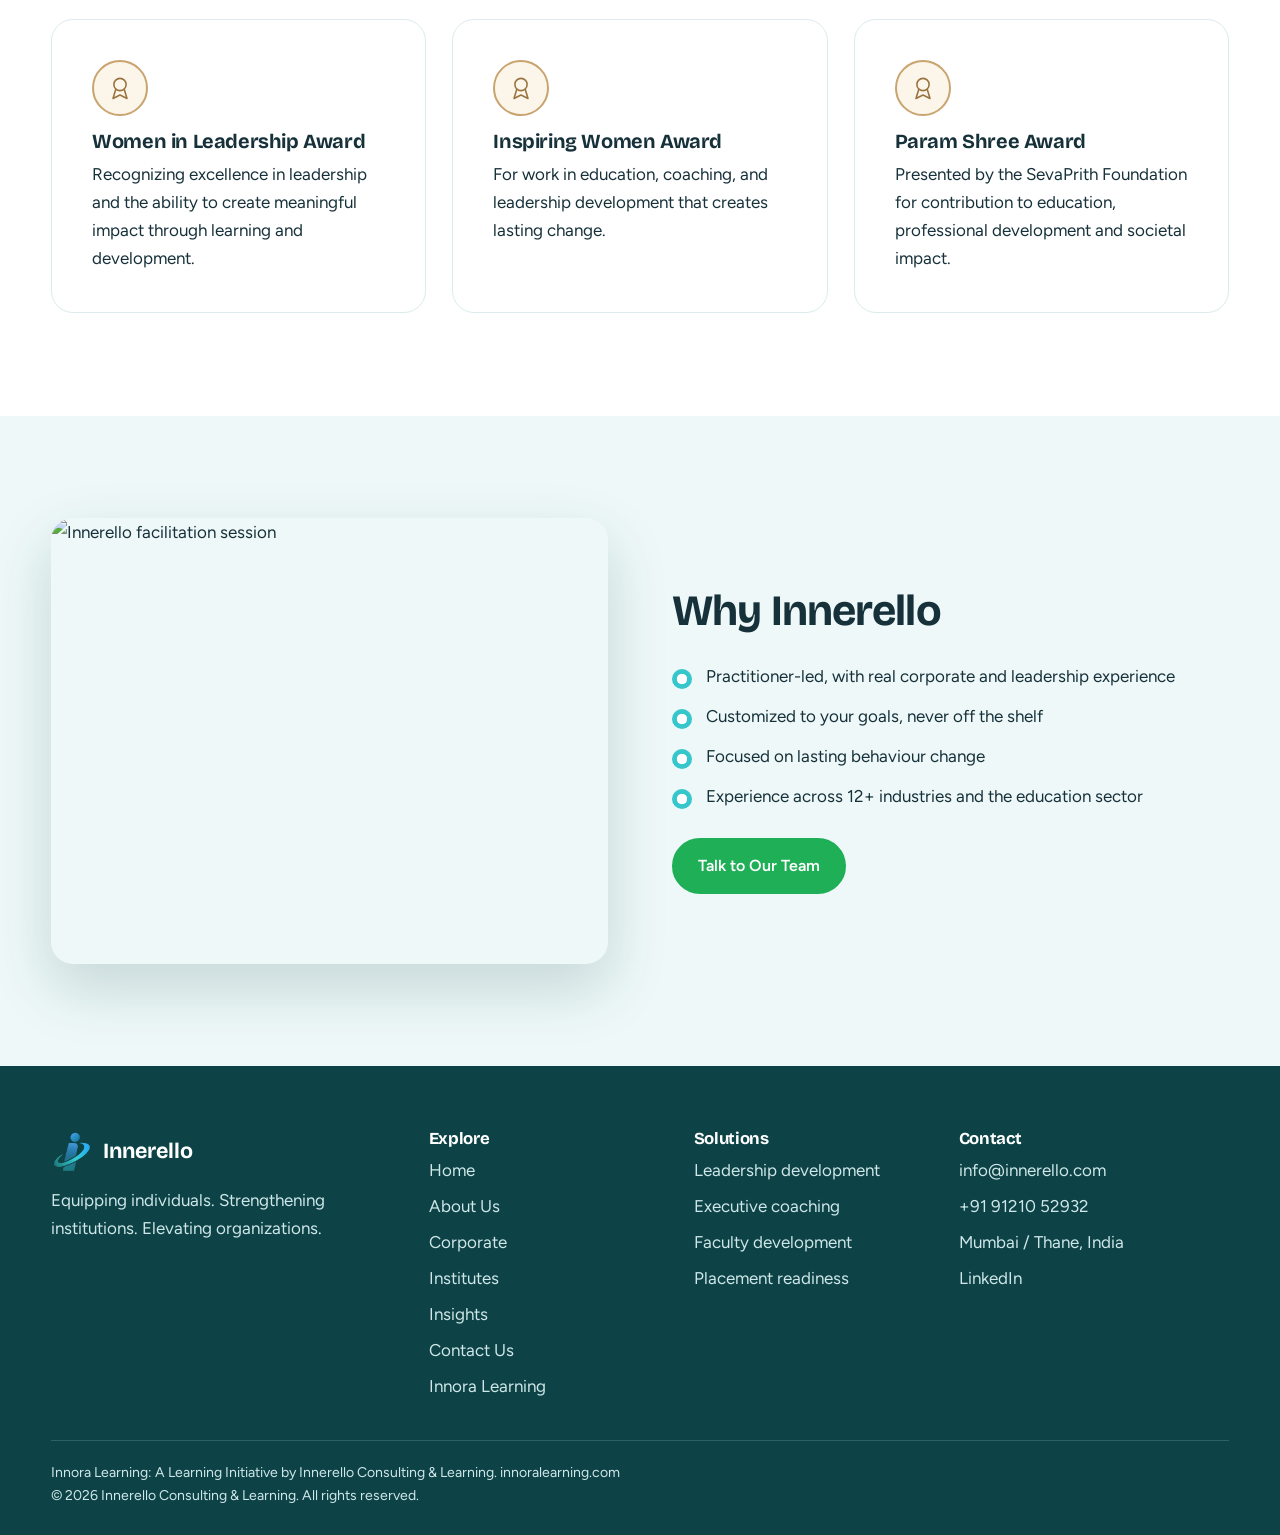
==== commit 04d56459: "Site updates from client notes: lead form to Google Sheet, home restructure, infographic, scrolling " ====
--- a/about.html
+++ b/about.html
@@ -1,12 +1,12 @@
 <!doctype html><html lang="en"><head><meta charset="utf-8"><meta name="viewport" content="width=device-width,initial-scale=1"><title>About Innerello | Leadership Consulting &amp; Learning Partner</title><meta name="description" content="Meet Innerello Consulting &amp; Learning and founder Dr. Urmi Roychoudhury, with 20+ years of experience building leaders and job-ready talent across India."><link rel="icon" href="assets/img/logo.png"><link rel="preconnect" href="https://fonts.googleapis.com"><link rel="preconnect" href="https://fonts.gstatic.com" crossorigin><link href="https://fonts.googleapis.com/css2?family=Bricolage+Grotesque:wght@500;700&family=Figtree:wght@400;500;600&display=swap" rel="stylesheet"><link rel="stylesheet" href="css/main.css"></head><body>
 <div class="top">Looking for courses as an individual? <a href="innora.html">Visit Innora Learning</a></div>
-<header><div class="wrap nav"><a class="brand" href="index.html"><img src="assets/img/logo.png" alt="">Innerello</a><button class="burger" aria-label="Menu" aria-expanded="false">Menu</button><ul><li><a href="index.html">Home</a></li><li><a href="about.html" class=on>About Us</a></li><li><a href="corporate.html">Corporate</a></li><li><a href="institutes.html">Institutes</a></li><li><a href="insights.html">Insights</a></li><li><a href="contact.html">Contact Us</a></li></ul><a class="btn wa sm" href="https://wa.me/919121052932?text=Hi%20Innerello%2C%20I%20would%20like%20to%20talk%20to%20your%20team." target="_blank" rel="noopener">Talk to us</a></div></header>
+<header><div class="wrap nav"><a class="brand" href="index.html"><img src="assets/img/logo.png" alt="">Innerello</a><button class="burger" aria-label="Menu" aria-expanded="false">Menu</button><ul><li><a href="index.html">Home</a></li><li><a href="about.html" class=on>About Us</a></li><li><a href="corporate.html">Corporate</a></li><li><a href="institutes.html">Institutes</a></li><li><a href="insights.html">Insights</a></li><li><a href="contact.html">Contact Us</a></li></ul><a class="btn wa sm" data-talk href="contact.html">Talk to us</a></div></header>
 <main><div class="pg"><div class="wrap"><h1>About Innerello</h1><p>Closing the gap between what people learn and what work demands.</p><a class="btn wa" href="https://wa.me/919121052932?text=Hi%20Innerello%2C%20I%20would%20like%20to%20talk%20to%20your%20team." target="_blank" rel="noopener">Talk to Our Team</a></div></div>
 <section><div class="wrap split"><div><h2>Our story</h2><p class="lead">At the heart of Innerello is a simple belief: knowledge is one of the few gifts that stays with a person for life. That belief guides our work as we help people build confidence, capability, and opportunities for a better future.</p><br><p>Over the years, we recognized a gap between learning and real-world success. Students need more than qualifications, and organizations need more than skilled employees. Lasting success comes from the ability to communicate, lead, influence, adapt, and perform with confidence.</p><br><p>Innerello was created to bridge that gap through learning, leadership development, coaching, and consulting solutions that empower individuals, strengthen organizations, and create meaningful, lasting impact.</p></div><div><img src="https://images.unsplash.com/photo-1521737711867-e3b97375f902?auto=format&fit=crop&w=1200&q=85" alt="Innerello story" loading="lazy"></div></div></section>
-<section class="mint"><div class="wrap g g2"><div class="panel"><h2>Vision</h2><p>To create a lasting impact on professionals by offering holistic solutions that enhance personal and professional well-being.</p></div><div class="panel"><h2>Mission</h2><p>To offer innovative, holistic career well-being solutions that bring about meaningful personal and professional change, driving clarity, growth and lasting success.</p></div></div></section>
+<section class="mint"><div class="wrap g g2 vm"><div class="panel"><h2>Vision</h2><p>To create a lasting impact on professionals by offering holistic solutions that enhance personal and professional well-being.</p></div><div class="panel"><h2>Mission</h2><p>To offer innovative, holistic career well-being solutions that bring about meaningful personal and professional change, driving clarity, growth and lasting success.</p></div></div></section>
 <section><div class="wrap"><h2>Our values: R.I.C.H.</h2><p class="lead">True success is built on Redefining growth through Integrity, Compassion, and a Holistic Approach.</p><br><div class="rich"><div><b>R</b><h3>Redefining Growth</h3><p>We measure growth by lasting capability and confidence, not by certificates alone.</p></div><div><b>I</b><h3>Integrity</h3><p>We act with honesty and keep our commitments to every learner, client and partner.</p></div><div><b>C</b><h3>Compassion</h3><p>We listen first and design every program around where each person starts.</p></div><div><b>H</b><h3>Holistic Approach</h3><p>We develop the whole person: skills, mindset, behaviour and well-being.</p></div></div></div></section>
 <section class="dark"><div class="wrap founder"><img src="assets/img/founder.jpeg" alt="Dr. Urmi Roychoudhury"><div><h2>Meet the founder</h2><h3>Dr. Urmi Roychoudhury, Founder &amp; Managing Director</h3><p class="lead">Dr. Urmi Roychoudhury is a leadership consultant, executive coach, and Founder of Innerello. With over 20 years of experience across corporate, learning, and coaching environments, she partners with organizations and institutions to develop leaders, strengthen capabilities, and create meaningful, lasting impact. Her work is driven by a simple belief: growth becomes transformational when learning translates into action.</p><br><a class="btn o" target="_blank" rel="noopener" href="https://linkedin.com/in/urmiroychoudhury">Connect on LinkedIn</a></div></div></section>
-<section><div class="wrap"><h2>Recognition</h2><br><div class="g g3"><div class="panel"><h3>Women in Leadership Award</h3><p>Recognizing excellence in leadership and the ability to create meaningful impact through learning and development.</p></div><div class="panel"><h3>Inspiring Women Award</h3><p>For work in education, coaching, and leadership development that creates lasting change.</p></div><div class="panel"><h3>Param Shree Award</h3><p>Presented by the SevaPrith Foundation for contribution to education, professional development and societal impact.</p></div></div></div></section>
+<section><div class="wrap"><h2>Recognition</h2><br><div class="g g3"><div class="panel"><span class="award"><svg viewBox="0 0 32 32"><circle cx="16" cy="12" r="7"/><path d="M11 18l-3 10 8-4 8 4-3-10"/></svg></span><h3>Women in Leadership Award</h3><p>Recognizing excellence in leadership and the ability to create meaningful impact through learning and development.</p></div><div class="panel"><span class="award"><svg viewBox="0 0 32 32"><circle cx="16" cy="12" r="7"/><path d="M11 18l-3 10 8-4 8 4-3-10"/></svg></span><h3>Inspiring Women Award</h3><p>For work in education, coaching, and leadership development that creates lasting change.</p></div><div class="panel"><span class="award"><svg viewBox="0 0 32 32"><circle cx="16" cy="12" r="7"/><path d="M11 18l-3 10 8-4 8 4-3-10"/></svg></span><h3>Param Shree Award</h3><p>Presented by the SevaPrith Foundation for contribution to education, professional development and societal impact.</p></div></div></div></section>
 <section class="mint"><div class="wrap split rev"><div><h2>Why Innerello</h2><ul class="ticks"><li>Practitioner-led, with real corporate and leadership experience</li><li>Customized to your goals, never off the shelf</li><li>Focused on lasting behaviour change</li><li>Experience across 12+ industries and the education sector</li></ul><a class="btn wa" href="https://wa.me/919121052932?text=Hi%20Innerello%2C%20I%20would%20like%20to%20talk%20to%20your%20team." target="_blank" rel="noopener">Talk to Our Team</a></div><div><img src="https://images.unsplash.com/photo-1552664730-d307ca884978?auto=format&fit=crop&w=1200&q=85" alt="Innerello facilitation session" loading="lazy"></div></div></section></main>
 <footer><div class="wrap"><div><div><a class="brand" style="color:#fff" href="index.html"><img src="assets/img/logo.png" alt="">Innerello</a><p style="margin-top:14px">Equipping individuals. Strengthening institutions. Elevating organizations.</p></div>
 <div><h3>Explore</h3><ul><li><a href="index.html">Home</a></li><li><a href="about.html" class=on>About Us</a></li><li><a href="corporate.html">Corporate</a></li><li><a href="institutes.html">Institutes</a></li><li><a href="insights.html">Insights</a></li><li><a href="contact.html">Contact Us</a></li><li><a href="innora.html">Innora Learning</a></li></ul></div>
--- a/css/main.css
+++ b/css/main.css
@@ -47,3 +47,91 @@
 .burger{display:block}.nav ul{display:none;position:absolute;top:74px;left:0;right:0;background:#fff;flex-direction:column;padding:18px 5%;border-bottom:1px solid #dcebed}.nav ul.open{display:flex}.nav>.btn{display:none}.c1{left:0}.c2{right:0}.vis:before{inset:18% -6% 8% -6%}}
 @media(max-width:600px){.g2,.g3,.g4,.rich,.steps{grid-template-columns:1fr}.fab span{display:none}.dark{border-radius:32px 32px 0 0}}
 @media(prefers-reduced-motion:reduce){*{animation:none!important;transition:none!important;scroll-behavior:auto}}
+
+/* ===== Round 2 updates ===== */
+:root{--sand:#FBF5EA;--camel-d:#9A7440}
+.sand{background:var(--sand)}
+section.tint{background:linear-gradient(180deg,#fff,var(--mint))}
+.sec-h{max-width:720px;margin-bottom:34px}.sec-h h2{margin-bottom:.35em}.sec-h .lead{margin:0}
+.ctr{text-align:center;margin-inline:auto}.ctr .lead{margin-inline:auto}
+
+/* photos: brand tint, zoom on hover, arch option */
+.card img,.split img{transition:transform .6s}.card:hover img{transform:scale(1.05)}.card{overflow:hidden}
+.card .ph{position:relative;overflow:hidden;display:block;padding:0}.card .ph:after{content:"";position:absolute;inset:0;background:linear-gradient(180deg,transparent 55%,rgba(13,67,71,.35))}
+.split img{box-shadow:0 24px 60px rgba(13,67,71,.18);aspect-ratio:5/4;object-fit:cover}
+.split .arch-img{border-radius:999px 999px var(--r) var(--r);aspect-ratio:4/5;max-width:440px;margin:auto}
+.g>.card:nth-child(3n+1){border-top:5px solid var(--teal)}.g>.card:nth-child(3n+2){border-top:5px solid var(--cyan)}.g>.card:nth-child(3n){border-top:5px solid var(--camel)}
+.g4>.card:nth-child(4n+1){border-top:5px solid var(--teal)}.g4>.card:nth-child(4n+2){border-top:5px solid var(--cyan)}.g4>.card:nth-child(4n+3){border-top:5px solid var(--camel)}.g4>.card:nth-child(4n){border-top:5px solid var(--blue)}
+
+/* scrolling photo strip */
+.strip{overflow:hidden;padding:22px 0;background:#fff;-webkit-mask:linear-gradient(90deg,transparent,#000 6%,#000 94%,transparent);mask:linear-gradient(90deg,transparent,#000 6%,#000 94%,transparent)}
+.strip .track{display:flex;gap:18px;width:max-content;animation:scroll 48s linear infinite}.strip:hover .track{animation-play-state:paused}
+.strip figure{margin:0;width:280px;flex:none}.strip img{width:100%;aspect-ratio:4/3;object-fit:cover;border-radius:20px}
+.strip figure:nth-child(even) img{border-radius:999px 999px 20px 20px;aspect-ratio:3/4;margin-top:-40px}.strip figure:nth-child(even){width:210px;align-self:center}
+.strip figcaption{font-size:.85rem;color:var(--mute);margin-top:6px;padding-left:4px}
+@keyframes scroll{to{transform:translateX(calc(-50% - 9px))}}
+@media(prefers-reduced-motion:reduce){.strip{overflow-x:auto}.strip .track{animation:none}}
+
+/* gap infographic */
+.gapmap{display:grid;grid-template-columns:1fr 1.25fr 1fr;gap:0;align-items:stretch;position:relative;margin-top:10px}
+.gapmap:before{content:"";position:absolute;left:12%;right:12%;top:62px;border-top:4px dashed var(--cyan);z-index:0}
+.gm{position:relative;z-index:1;text-align:center;padding:0 22px}
+.gm .ic{width:124px;height:124px;border-radius:50%;margin:0 auto 18px;display:grid;place-items:center;background:#fff;border:4px solid var(--cyan)}
+.gm .ic svg{width:54px;height:54px;stroke:var(--teal);fill:none;stroke-width:1.8;stroke-linecap:round;stroke-linejoin:round}
+.gm h3{font-size:1.4rem}.gm .tag{display:inline-block;font-size:.85rem;font-weight:600;color:var(--camel-d);background:var(--sand);border-radius:999px;padding:4px 14px;margin-bottom:12px}
+.gm ul{list-style:none;padding:0;display:grid;gap:8px;margin:14px auto 0;max-width:260px;color:var(--mute)}.gm li{background:#fff;border:1px solid #dcebed;border-radius:12px;padding:9px 14px;font-size:.96rem}
+.gm.mid{background:linear-gradient(160deg,var(--deep),var(--teal));color:#fff;border-radius:32px;padding:34px 24px 30px;margin-top:-18px;box-shadow:0 30px 60px rgba(13,67,71,.28)}
+.gm.mid .ic{background:var(--camel);border-color:#fff}.gm.mid .ic svg{stroke:var(--deep)}.gm.mid h3{color:#fff}.gm.mid .tag{background:rgba(255,255,255,.14);color:#fff}.gm.mid li{background:rgba(255,255,255,.1);border-color:rgba(255,255,255,.22);color:#fff}
+.gapnote{text-align:center;margin-top:34px;font:700 1.25rem 'Bricolage Grotesque';color:var(--deep)}
+
+/* how we work: highlighted */
+.flowsec{background:linear-gradient(135deg,var(--deep) 0%,#12595c 60%,var(--teal) 100%);color:#fff;position:relative;overflow:hidden}
+.flowsec:before{content:"";position:absolute;left:-10%;bottom:-40%;width:620px;height:620px;border:38px solid rgba(201,164,110,.22);border-radius:50%}
+.flowsec h2,.flowsec h3{color:#fff}.flowsec .wrap{position:relative}
+.flowsec .badge{display:inline-block;background:var(--camel);color:var(--deep);font-weight:700;border-radius:999px;padding:6px 16px;margin-bottom:14px;font-size:.9rem}
+.flow{list-style:none;padding:0;display:grid;grid-template-columns:repeat(4,1fr);gap:22px;margin-top:30px;counter-reset:f;position:relative}
+.flow:before{content:"";position:absolute;left:8%;right:8%;top:36px;height:4px;background:linear-gradient(90deg,var(--camel),var(--cyan));border-radius:4px}
+.flow li{position:relative;counter-increment:f;background:rgba(255,255,255,.09);border:1px solid rgba(255,255,255,.22);border-radius:26px;padding:84px 24px 28px;backdrop-filter:blur(2px)}
+.flow li:before{content:counter(f);position:absolute;left:24px;top:8px;width:56px;height:56px;border-radius:50%;background:var(--camel);color:var(--deep);display:grid;place-items:center;font:700 1.7rem 'Bricolage Grotesque';box-shadow:0 0 0 8px rgba(201,164,110,.28)}
+.flow p{color:#d9f1f1;font-size:.98rem}
+.flowsec .tags span{background:rgba(255,255,255,.08);border-color:rgba(255,255,255,.3)}.flowsec .who{margin-top:34px;font-weight:600;color:var(--camel)}
+
+/* workshops on home */
+.ws{display:grid;grid-template-columns:1.1fr .9fr;gap:56px;align-items:center}
+.ws .evl{list-style:none;padding:0;display:grid;gap:12px}
+.ws .evl li{display:flex;align-items:center;gap:16px;background:#fff;border:1px solid #dcebed;border-left:6px solid var(--teal);border-radius:18px;padding:14px 18px;transition:.2s}.ws .evl li:nth-child(2){border-left-color:var(--cyan)}.ws .evl li:nth-child(3){border-left-color:var(--camel)}.ws .evl li:nth-child(4){border-left-color:var(--blue)}
+.evl b{min-width:58px;text-align:center;font:700 1.5rem/1 'Bricolage Grotesque';color:var(--teal)}.evl b small{display:block;font:600 .72rem Figtree;color:var(--mute)}.evl span{font-weight:600}.evl a{margin-left:auto}
+
+/* ways to engage */
+.engage{display:grid;grid-template-columns:repeat(4,1fr);gap:20px}
+.engage a,.engage div{display:flex;flex-direction:column;gap:8px;text-decoration:none;padding:26px;border-radius:var(--r);background:#fff;border:1px solid #e8dcc6;transition:.25s}
+.engage .tagline{font-weight:700;color:var(--camel-d);font-size:.9rem}.engage h3{margin:0}.engage p{color:var(--mute);font-size:.96rem}
+.engage a:hover{transform:translateY(-4px);box-shadow:0 18px 40px rgba(154,116,64,.18)}
+.engage .evt{background:linear-gradient(150deg,var(--teal),var(--cer));color:#fff;border:0}.engage .evt h3,.engage .evt p,.engage .evt .tagline{color:#fff}.engage .evt .go{margin-top:auto;font-weight:700}
+
+/* rich/value + panels more distinct */
+.rich div:nth-child(4n+1) b{background:linear-gradient(135deg,var(--teal),var(--cyan))}.rich div:nth-child(4n+2) b{background:linear-gradient(135deg,var(--cer),var(--blue))}.rich div:nth-child(4n+3) b{background:linear-gradient(135deg,var(--camel-d),var(--camel))}.rich div:nth-child(4n) b{background:linear-gradient(135deg,var(--deep),var(--teal))}
+.rich.why div{border-top:5px solid var(--teal);box-shadow:0 10px 30px rgba(13,67,71,.07)}.rich.why div:nth-child(3n+2){border-top-color:var(--camel)}.rich.why div:nth-child(3n){border-top-color:var(--cyan)}.rich.why h3{color:var(--deep)}
+.vm .panel:first-child{background:linear-gradient(150deg,var(--deep),var(--teal));color:#fff;border:0}.vm .panel:first-child h2{color:#fff}.vm .panel:first-child p{color:#d9f1f1}.vm .panel:last-child{background:var(--sand);border-color:#e8dcc6}
+.award{display:grid;place-items:center;width:56px;height:56px;border-radius:50%;background:var(--sand);border:2px solid var(--camel);margin-bottom:14px}.award svg{width:28px;height:28px;stroke:var(--camel-d);fill:none;stroke-width:1.8;stroke-linecap:round;stroke-linejoin:round}
+
+/* demo pricing */
+.demo{display:grid;grid-template-columns:1.1fr .9fr;gap:48px;align-items:center}
+.price{background:#fff;border:2px solid var(--teal);border-radius:30px;padding:34px;box-shadow:0 24px 54px rgba(13,67,71,.14)}.price .amt{font:700 3.4rem/1 'Bricolage Grotesque';color:var(--deep)}.price .amt small{font:500 1rem Figtree;color:var(--mute)}.price .for{display:inline-block;background:var(--mint);color:var(--teal);font-weight:600;border-radius:999px;padding:5px 14px;margin-bottom:14px}.price .ticks{margin:18px 0 24px}
+
+/* institutes calendar bar */
+.season{display:grid;gap:12px;margin:22px 0 28px}.season div{display:flex;justify-content:space-between;gap:14px;border-radius:14px;padding:13px 18px;font-weight:600;color:#fff}.season div:nth-child(1){background:var(--teal)}.season div:nth-child(2){background:var(--cer)}.season div:nth-child(3){background:var(--camel-d)}.season span{font-weight:500;opacity:.92}
+
+/* modal */
+dialog.talk{border:0;border-radius:26px;padding:0;width:min(520px,94%);box-shadow:0 40px 90px rgba(13,67,71,.4)}dialog.talk::backdrop{background:rgba(13,67,71,.6)}
+dialog.talk .in{padding:30px}dialog.talk h2{font-size:1.7rem;margin-bottom:.2em}dialog.talk .x{position:absolute;right:14px;top:10px;background:none;border:0;font-size:1.8rem;cursor:pointer;color:var(--mute)}
+dialog.talk .err{display:none;color:#a02828;font-weight:600}
+
+@media(max-width:960px){.gapmap,.ws,.demo{grid-template-columns:1fr}.gapmap:before{display:none}.gm{padding:0}.gm.mid{margin:10px 0}.gapmap{gap:26px}.flow,.engage{grid-template-columns:repeat(2,1fr)}.flow:before{display:none}.strip figure{width:220px}.strip figure:nth-child(even){width:170px}}
+@media(max-width:600px){.flow,.engage{grid-template-columns:1fr}}
+.rich.why{grid-template-columns:repeat(3,1fr)}
+@media(max-width:960px){.rich.why{grid-template-columns:repeat(2,1fr)}}
+@media(max-width:600px){.rich.why{grid-template-columns:1fr}}
+.engage.e5{grid-template-columns:repeat(5,1fr)}
+@media(max-width:960px){.engage.e5{grid-template-columns:repeat(2,1fr)}}
+@media(max-width:600px){.engage.e5{grid-template-columns:1fr}}
